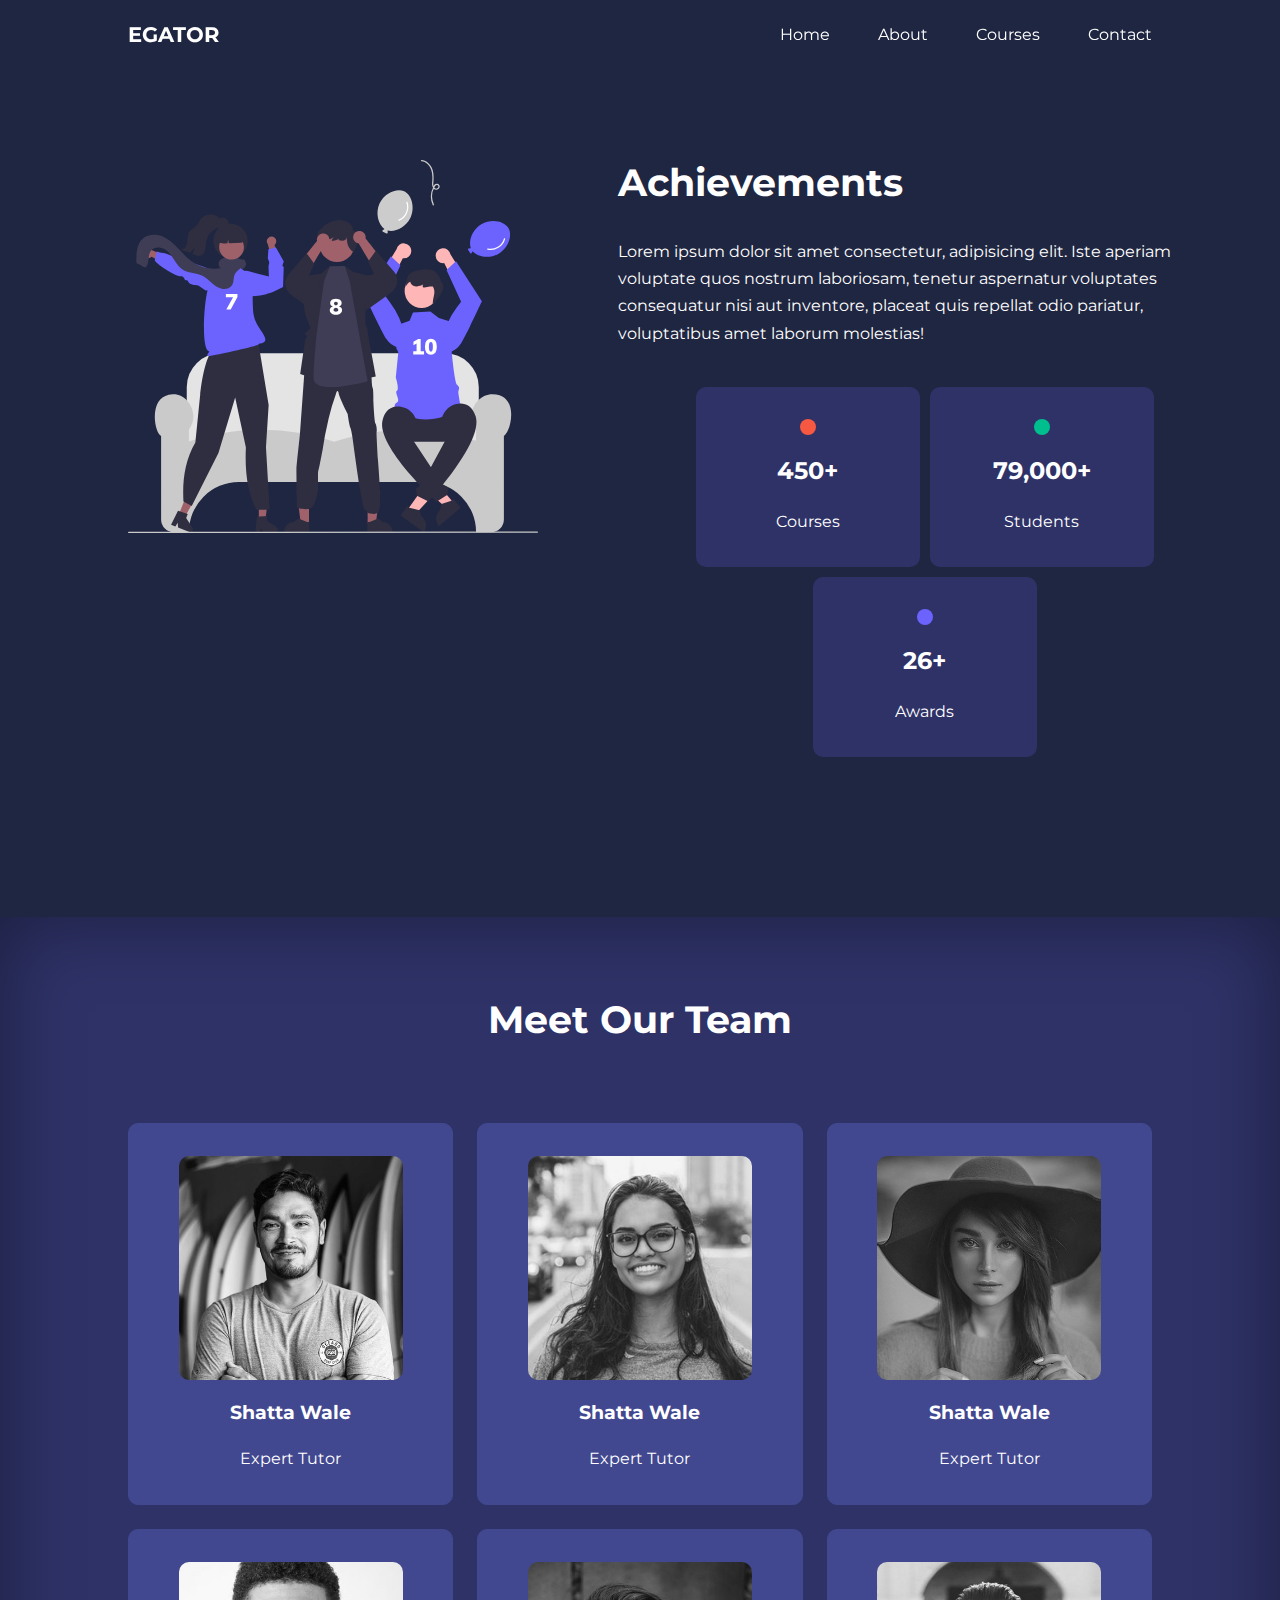
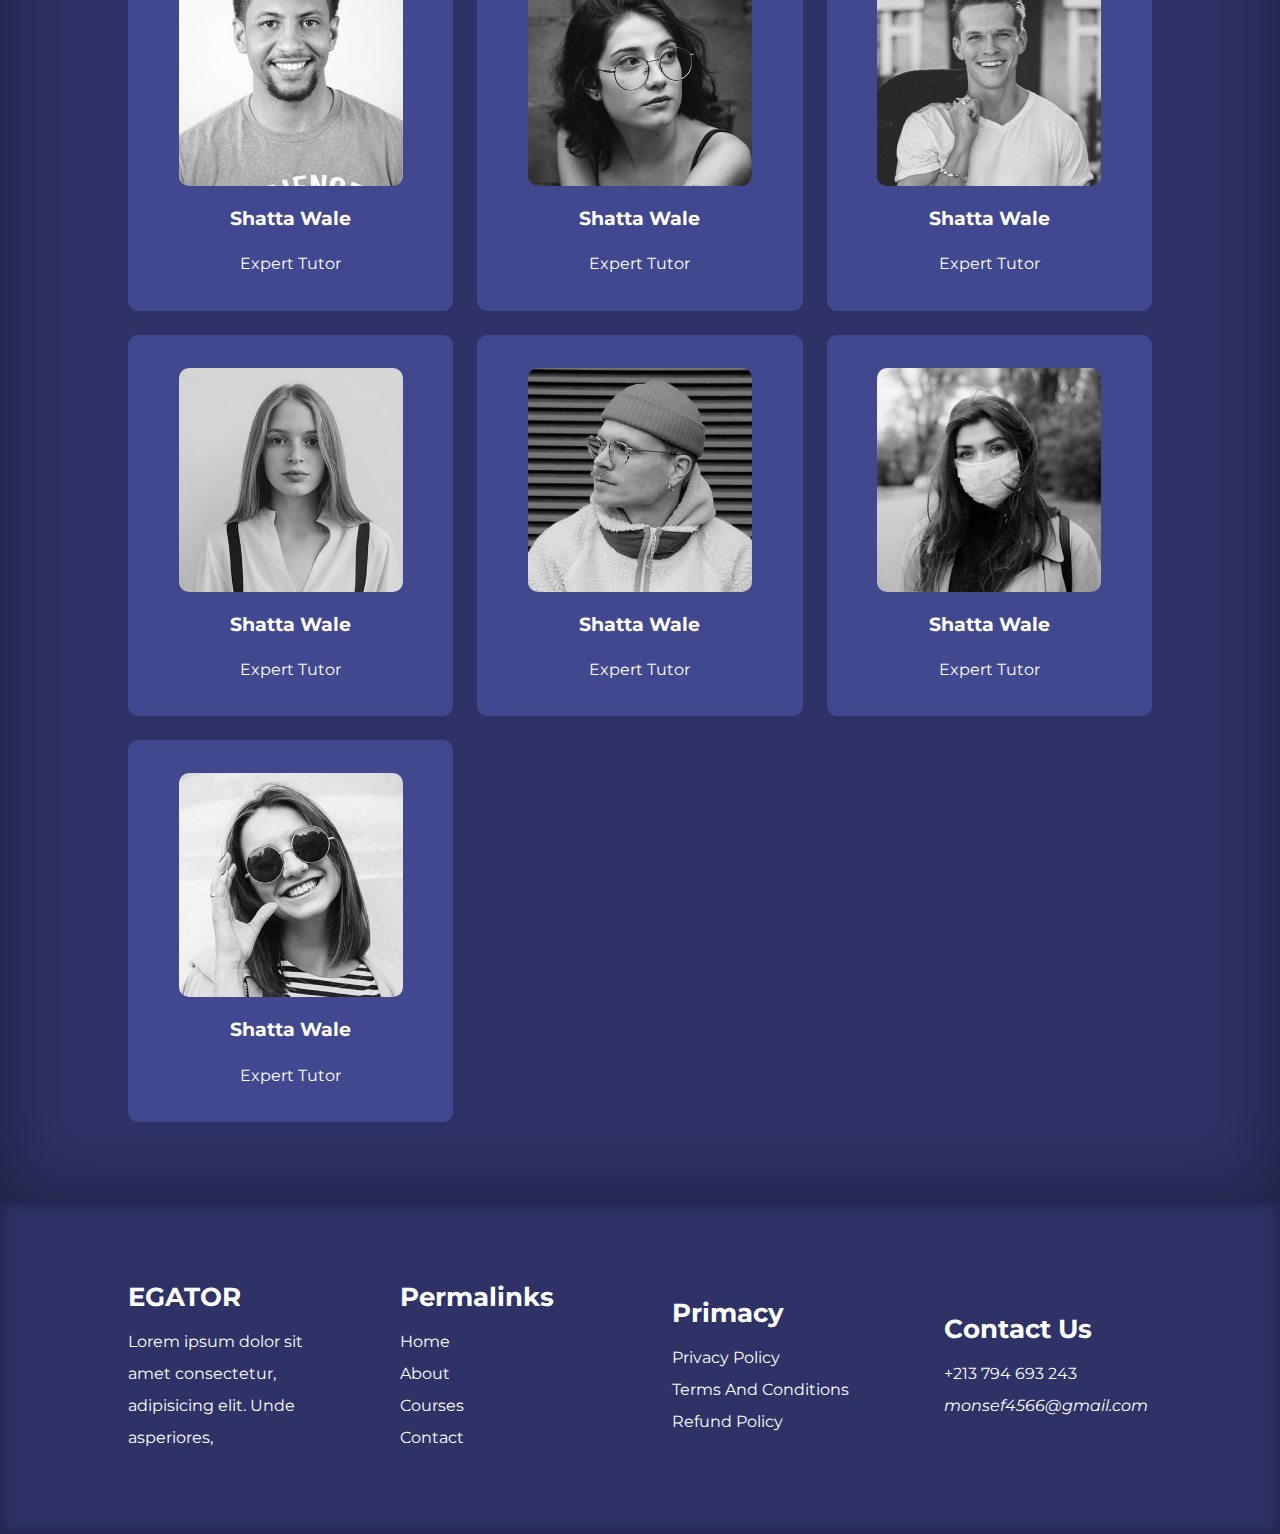
==== about.html @ 6feedaa9 "add the project" ====
<!DOCTYPE html>
<html lang="en">
  <head>
    <meta charset="UTF-8" />
    <meta http-equiv="X-UA-Compatible" content="IE=edge" />
    <meta name="viewport" content="width=device-width, initial-scale=1.0" />
    <title>Education Website</title>
    <!-- ICONSCOUT CDN -->
    <link
      rel="stylesheet"
      href="https://unicons.iconscout.com/release/v2.1.6/css/unicons.css"
    />
    <!-- SWIPER JS CDN -->
    <link
      rel="stylesheet"
      href="https://unpkg.com/swiper@8/swiper-bundle.min.css"
    />
    <!-- MAIN CSS FILE -->
    <link rel="stylesheet" href="css/style.css" />
    <link rel="stylesheet" href="css/about.css" />
    <!-- SWIPER JS SCRIPT -->
    <script
      defer
      src="https://unpkg.com/swiper@8/swiper-bundle.min.js"
    ></script>
    <script defer src="js/swiper.js"></script>
    <!-- MAIN SCRIPT -->
    <script defer src="js/swiper.js"></script>
  </head>
  <body>
    <header>
      <div class="container nav_container">
        <a href="index.html"><h4>egator</h4></a>
        <ul id="menu">
          <li><a href="index.html">home</a></li>
          <li><a href="about.html">about</a></li>
          <li><a href="courses.html">courses</a></li>
          <li><a href="contact.html">contact</a></li>
        </ul>
        <button id="open-menu-btn"><i class="uil uil-bars"></i></button
        ><button id="close-menu-btn"><i class="uil uil-multiply"></i></button>
      </div>
    </header>
    <div class="achievements">
      <div class="container achievements_container">
        <div class="box">
          <img src="images/about achievements.svg" alt="" />
        </div>
        <div class="box">
          <h1>achievements</h1>
          <p>
            Lorem ipsum dolor sit amet consectetur, adipisicing elit. Iste
            aperiam voluptate quos nostrum laboriosam, tenetur aspernatur
            voluptates consequatur nisi aut inventore, placeat quis repellat
            odio pariatur, voluptatibus amet laborum molestias!
          </p>
          <div class="numbers">
            <div class="box_num">
              <span class="icon">
                <i class="uil uil-video"></i>
              </span>

              <span>450+</span>
              <span>courses</span>
            </div>
            <div class="box_num">
              <span class="icon">
                <i class="uil uil-users-alt"></i>
              </span>
              <span>79,000+</span>
              <span>students</span>
            </div>
            <div class="box_num">
              <span class="icon">
                <i class="uil uil-trophy"></i>
              </span>
              <span>26+</span>
              <span>awards</span>
            </div>
          </div>
        </div>
      </div>
    </div>
    <div class="team">
      <h1>Meet Our Team</h1>
      <div class="container team_container">
        <div class="box">
          <div class="social-media">
            <div class="insta"><i class="uil uil-instagram"></i></div>
            <div class="twitter"><i class="uil uil-twitter-alt"></i></div>
            <div class="linkdin"><i class="uil uil-linkedin-alt"></i></div>
          </div>
          <img src="images/tm1.jpg" alt="" />
          <span>shatta wale</span>
          <span>expert tutor</span>
        </div>
        <div class="box">
          <div class="social-media">
            <div class="insta"><i class="uil uil-instagram"></i></div>
            <div class="twitter"><i class="uil uil-twitter-alt"></i></div>
            <div class="linkdin"><i class="uil uil-linkedin-alt"></i></div>
          </div>
          <img src="images/tm2.jpg" alt="" />
          <span>shatta wale</span>
          <span>expert tutor</span>
        </div>
        <div class="box">
          <div class="social-media">
            <div class="insta"><i class="uil uil-instagram"></i></div>
            <div class="twitter"><i class="uil uil-twitter-alt"></i></div>
            <div class="linkdin"><i class="uil uil-linkedin-alt"></i></div>
          </div>
          <img src="images/tm3.jpg" alt="" />
          <span>shatta wale</span>
          <span>expert tutor</span>
        </div>
        <div class="box">
          <div class="social-media">
            <div class="insta"><i class="uil uil-instagram"></i></div>
            <div class="twitter"><i class="uil uil-twitter-alt"></i></div>
            <div class="linkdin"><i class="uil uil-linkedin-alt"></i></div>
          </div>
          <img src="images/tm4.jpg" alt="" />
          <span>shatta wale</span>
          <span>expert tutor</span>
        </div>
        <div class="box">
          <div class="social-media">
            <div class="insta"><i class="uil uil-instagram"></i></div>
            <div class="twitter"><i class="uil uil-twitter-alt"></i></div>
            <div class="linkdin"><i class="uil uil-linkedin-alt"></i></div>
          </div>
          <img src="images/tm5.jpg" alt="" />
          <span>shatta wale</span>
          <span>expert tutor</span>
        </div>
        <div class="box">
          <div class="social-media">
            <div class="insta"><i class="uil uil-instagram"></i></div>
            <div class="twitter"><i class="uil uil-twitter-alt"></i></div>
            <div class="linkdin"><i class="uil uil-linkedin-alt"></i></div>
          </div>
          <img src="images/tm6.jpg" alt="" />
          <span>shatta wale</span>
          <span>expert tutor</span>
        </div>
        <div class="box">
          <div class="social-media">
            <div class="insta"><i class="uil uil-instagram"></i></div>
            <div class="twitter"><i class="uil uil-twitter-alt"></i></div>
            <div class="linkdin"><i class="uil uil-linkedin-alt"></i></div>
          </div>
          <img src="images/tm7.jpg" alt="" />
          <span>shatta wale</span>
          <span>expert tutor</span>
        </div>
        <div class="box">
          <div class="social-media">
            <div class="insta"><i class="uil uil-instagram"></i></div>
            <div class="twitter"><i class="uil uil-twitter-alt"></i></div>
            <div class="linkdin"><i class="uil uil-linkedin-alt"></i></div>
          </div>
          <img src="images/tm8.jpg" alt="" />
          <span>shatta wale</span>
          <span>expert tutor</span>
        </div>
        <div class="box">
          <div class="social-media">
            <div class="insta"><i class="uil uil-instagram"></i></div>
            <div class="twitter"><i class="uil uil-twitter-alt"></i></div>
            <div class="linkdin"><i class="uil uil-linkedin-alt"></i></div>
          </div>
          <img src="images/tm9.jpg" alt="" />
          <span>shatta wale</span>
          <span>expert tutor</span>
        </div>
        <div class="box">
          <div class="social-media">
            <div class="insta"><i class="uil uil-instagram"></i></div>
            <div class="twitter"><i class="uil uil-twitter-alt"></i></div>
            <div class="linkdin"><i class="uil uil-linkedin-alt"></i></div>
          </div>
          <img src="images/tm10.jpg" alt="" />
          <span>shatta wale</span>
          <span>expert tutor</span>
        </div>
      </div>
    </div>
    <footer>
      <div class="container footer_container">
        <div class="box">
          <h3>egator</h3>
          <p>
            Lorem ipsum dolor sit amet consectetur, adipisicing elit. Unde
            asperiores,
          </p>
        </div>
        <div class="box">
          <h3>permalinks</h3>
          <ul>
            <li><a href="index.html">home</a></li>
            <li><a href="about.html">about</a></li>
            <li><a href="courses.html">courses</a></li>
            <li><a href="contact.html">contact</a></li>
          </ul>
        </div>
        <div class="box">
          <h3>primacy</h3>
          <ul>
            <li><a href="#">privacy policy</a></li>
            <li><a href="#">Terms and conditions</a></li>
            <li><a href="#">refund policy</a></li>
          </ul>
        </div>
        <div class="box">
          <h3>contact us</h3>
          <span>+213 794 693 243</span>
          <address>monsef4566@gmail.com</address>
        </div>
      </div>
    </footer>
  </body>
</html>
---- css/style.css ----
@import url("https://fonts.googleapis.com/css2?family=Montserrat:wght@300;400;500;600;700;800&display=swap");
*,
*::before,
*::after {
  padding: 0;
  margin: 0;
  border: 0;
  outline: 0;
  text-decoration: none;
  list-style: none;
  box-sizing: border-box;
}
:root {
  --clrP: #6c63ff;
  --clrS: #00bf8e;
  --clrW: #f7c94b;
  --clrD: #f75842;
  --clrD-variant: rgba(247, 88, 56, 0.4);
  --clr-white: #fff;
  --clrL: rgba(255, 255, 255, 0.7);
  --clr-black: #000;
  --clrBg: #1f2641;
  --clrBg1: #2e3267;
  --clrBg2: #424890;
  --container-width-lg: 80%;
  --container-width-md: 90%;
  --container-width-sm: 94%;
  --transition: 0.4s ease;
}
body {
  font-family: "Montserrat", sans-serif;
  line-height: 1.7;
  color: var(--clr-white);
  background: var(--clrBg);
}
h1,
h2,
h3,
h4,
h5 {
  line-height: 1.2;
}
h1 {
  font-size: 2.4rem;
}
h2 {
  font-size: 2rem;
}
h3 {
  font-size: 1.6rem;
}
h4 {
  font-size: 1.3rem;
}
a {
  color: var(--clr-white);
  text-transform: capitalize;
}
span {
  display: block;
}
img {
  display: block;
  width: 100%;
  object-fit: cover;
}
.container {
  margin: 0 auto;
  width: var(--container-width-lg);
}
.btn {
  padding: 1rem 2rem;
  border-radius: 1px;
  text-transform: capitalize;
  background: var(--clrD);
  color: var(--clr-white);
  font-weight: 600;
  font-size: 1rem;
  cursor: pointer;
  border: 1px solid var(--clrD);
  transition: var(--transition);
}
.btn:hover {
  border: 1px solid var(--clr-white);
  background: transparent;
}
/* Start Header */
header {
  height: 70px;
  display: flex;
  align-items: center;
  justify-content: center;
  position: fixed;
  width: 100%;
  transition: var(--transition);
  z-index: 10;
}
header.scroll {
  background: var(--clrP);
  box-shadow: 0 0 2rem rgb(0, 0, 0, 0.4);
}
header .nav_container {
  display: flex;
  align-items: center;
  justify-content: space-between;
  height: 100%;
}
header .nav_container h4 {
  text-transform: uppercase;
}
header .nav_container ul {
  display: flex;
  gap: 3rem;
  align-items: center;
  justify-content: center;
}
header .nav_container ul li a {
  transition: var(--transition);
}
header .nav_container ul li a:hover {
  color: var(--clrBg2);
}
header .nav_container button {
  display: none;
}
/* End Header */
/* Start Landing */
.landing {
  height: 100vh;
}
.landing .landing_container {
  height: 100%;
  display: grid;
  grid-template-columns: 1fr 1fr;
  align-items: center;
  gap: 20px;
}
.landing .landing_container .box p {
  margin: 1.4rem 0;
}
/* End Landing */
/* Start Categories */
.categories {
  background: var(--clrBg1);
  height: 28rem;
  padding: 6rem 0;
}
.categories .categories_container {
  display: grid;
  grid-template-columns: 40% 60%;
}
.categories .categories_container .box h1 {
  text-transform: capitalize;
}
.categories .categories_container .box:nth-child(1) p {
  margin: 1rem 4rem 1.5rem 0;
}
.categories .categories_container .box .btn {
  background: var(--clr-white);
  border: 1px solid var(--clr-white);
  color: var(--clrBg2);
}
.categories .categories_container .box:nth-child(2) {
  display: grid;
  grid-template-columns: repeat(3, 1fr);
  gap: 1rem;
}
.categories .categories_container .box .btn:hover {
  background: transparent;
  color: var(--clr-white);
}
.categories .categories_container .box .box_categories {
  background: var(--clrBg2);
  padding: 1rem 2.5rem;
  border-radius: 30px;
  transition: var(--transition);
}
.categories .categories_container .box .box_categories:hover {
  box-shadow: 0 20px 30px rgb(0, 0, 0, 0.3);
}
.categories .categories_container .box .box_categories .category_icon {
  width: 40px;
  height: 35px;
  display: flex;
  align-items: center;
  justify-content: center;
  text-align: center;
  font-size: 1.2rem;
  border-radius: 10px;
}
.categories
  .categories_container
  .box
  .box_categories:nth-child(1)
  .category_icon {
  background: var(--clrP);
}
.categories
  .categories_container
  .box
  .box_categories:nth-child(2)
  .category_icon {
  background: var(--clrD);
}
.categories
  .categories_container
  .box
  .box_categories:nth-child(3)
  .category_icon {
  background: var(--clrS);
}
.categories
  .categories_container
  .box
  .box_categories:nth-child(4)
  .category_icon {
  background: var(--clrW);
}
.categories
  .categories_container
  .box
  .box_categories:nth-child(5)
  .category_icon {
  background: var(--clrS);
}
.categories
  .categories_container
  .box
  .box_categories:nth-child(6)
  .category_icon {
  background: var(--clrP);
}
.categories .categories_container .box .box_categories h5 {
  margin: 15px 0 10px 0;
  text-transform: capitalize;
}
.categories .categories_container .box .box_categories p {
  font-size: 0.85rem;
}
/* End Categories */
/* Start Courses */
.courses {
  height: 100vh;
  display: flex;
  align-items: center;
  padding: 30rem 0;
}
.courses .courses_container {
  text-align: center;
}
.courses .courses_container h1 {
  text-transform: capitalize;
  margin-bottom: 4rem;
}
.courses .courses_container .boxes {
  display: grid;
  grid-template-columns: repeat(auto-fit, minmax(200px, 1fr));
  gap: 1rem;
}
.courses .courses_container .boxes .box {
  border: 2px solid var(--clrBg2);
  border-radius: 3px;
  background: var(--clrBg1);
  transition: var(--transition);
}
.courses .courses_container .boxes .box:hover {
  background: transparent;
}
.courses .courses_container .boxes .box .text {
  padding: 1.5rem;
}
.courses .courses_container .boxes .box .text h3 {
  text-transform: capitalize;
}
.courses .courses_container .boxes .box .text p {
  margin: 1rem 0 2rem 0;
}
/* End Courses */
/* Start FAQs */
.faqs {
  padding: 5rem 0;
  background: var(--clrBg1);
  box-shadow: inset 0 0 5rem rgb(0, 0, 0, 0.4);
}
.faqs_container h1 {
  text-align: center;
  margin-bottom: 4rem;
  text-transform: capitalize;
}
.faqs_container .boxes {
  display: grid;
  grid-template-columns: repeat(2, 1fr);
  gap: 2rem;
}
.faqs_container .boxes .faq {
  padding: 2rem 1rem;
  background: var(--clrP);
  display: flex;
  align-items: center;
  gap: 1rem;
  cursor: pointer;
  height: fit-content;
}
.faqs_container .boxes .faq .faq_icons {
  align-self: flex-start;
}
.faqs_container .boxes .faq .faq_icons i {
  font-size: 1rem;
}
.faqs_container .boxes .faq .faq_answer p {
  margin-top: 1rem;
  overflow: hidden;
  transition: var(--transition);
  display: none;
}
.faq.open p {
  display: block !important;
}
/* End FAQs */
/* Start Testimonials */
.testimonials {
  margin: 5rem 0;
}
.testimonials h1 {
  text-align: center;
  margin-bottom: 4rem;
  text-transform: capitalize;
}
.testimonials_container {
  overflow: hidden;
}
.testimonials_container .boxes .box {
  cursor: grab;
}
.testimonials_container .boxes .box .info {
  text-align: center;
}
.testimonials_container .boxes .box .info img {
  width: 80px;
  margin: 0 auto;
  border-radius: 50%;
  border: 0.6rem solid var(--clrBg2);
  margin-bottom: 0.5rem;
}
.testimonials_container .boxes .box .info span {
  text-transform: capitalize;
  line-height: 1.5;
}
.testimonials_container .boxes .box .info span:first-of-type {
  font-weight: bold;
}
.testimonials_container .boxes .box .opinion {
  background: var(--clrP);
  padding: 2rem;
  position: relative;
  margin-top: 3rem;
}
.testimonials_container .boxes .box .opinion::before {
  content: "";
  position: absolute;
  top: -25px;
  left: 50%;
  background: linear-gradient(135deg, transparent, var(--clrP), var(--clrP));
  width: 3rem;
  height: 3rem;
  transform: translateX(-50%) rotate(45deg);
}
/* End Testimonials */
/* Start footer */
footer {
  box-shadow: inset 0 0 1rem rgb(0, 0, 0, 0.4);
  background: var(--clrBg1);
  padding: 5rem 0;
}
.footer_container {
  display: flex;
  flex-wrap: wrap;
  justify-content: space-between;
  align-items: center;
  gap: 30px;
}
.footer_container .box {
  width: 13rem;
  line-height: 2;
}
.footer_container .box h3 {
  margin-bottom: 0.8rem;
}
.footer_container .box:nth-child(1) h3 {
  text-transform: uppercase;
}
.footer_container .box:not(:nth-child(1)) h3 {
  text-transform: capitalize;
}
.footer_container .box ul li a {
  transition: var(--transition);
}
.footer_container .box ul li a:hover {
  color: var(--clrBg2);
}
/* End footer */

/* Media Query [tablets] */
@media screen and (max-width: 1024px) {
  .container {
    width: var(--container-width-md);
  }
  h1 {
    font-size: 2.2rem;
  }
  h2 {
    font-size: 1.7rem;
  }
  h3 {
    font-size: 1.4rem;
  }
  h4 {
    font-size: 1.2rem;
  }
  /* Header */
  header .nav_container button {
    display: block;
    background: transparent;
    font-size: 1.8rem;
    color: var(--clr-white);
    cursor: pointer;
  }
  header .nav_container button#close-menu-btn {
    display: none;
  }
  header .nav_container ul {
    position: fixed;
    top: 5rem;
    right: 5%;
    flex-direction: column;
    gap: 0;
    height: fit-content;
    width: 20rem;
    display: none;
  }
  header .nav_container ul li {
    width: 100%;
    height: 6rem;
    background: var(--clrP);
    box-shadow: -4rem 6rem 10rem rgb(0, 0, 0, 0.6);
    transform-origin: top right;
    transform: rotateZ(-90deg) rotateX(90deg) scale(0);
    opacity: 0;
    animation: animateNavItems 400ms linear forwards;
  }

  header .nav_container ul li:nth-of-type(2) {
    animation-delay: 200ms;
  }
  header .nav_container ul li:nth-of-type(3) {
    animation-delay: 400ms;
  }
  header .nav_container ul li:nth-of-type(4) {
    animation-delay: 600ms;
  }
  @keyframes animateNavItems {
    100% {
      transform: rotateZ(0deg) rotateX(0deg) scale(1);
      opacity: 1;
    }
  }
  header .nav_container ul li a {
    width: 100%;
    height: 100%;
    display: flex;
    align-items: center;
    justify-content: center;
  }
  header .nav_container ul li a:hover {
    background: var(--clrBg2);
    color: var(--clr-white);
  }
  /* Categories */
  .categories {
    height: auto;
  }
  .categories .categories_container {
    grid-template-columns: repeat(1, 1fr);
    gap: 3rem;
  }
  .categories .categories_container .box:nth-child(1) p {
    margin-right: 0;
  }
  /* Courses */
  .courses {
    height: auto;
    padding: 5rem 0;
  }
  .courses .courses_container .boxes {
    grid-template-columns: repeat(2, 1fr);
  }
}
/* Media Query [Mobile] */
@media screen and (max-width: 600px) {
  .container {
    width: var(--container-width-sm);
  }
  /* landing */
  .landing {
    height: auto;
  }
  .landing .landing_container {
    grid-template-columns: repeat(1, 1fr);
    gap: 3rem;
    padding: 8rem 0;
    text-align: center;
  }
  /* categories */
  .categories .categories_container .box:nth-child(1) {
    text-align: center;
  }
  .categories .categories_container .box:nth-child(2) {
    grid-template-columns: repeat(2, 1fr);
    gap: 0.5rem;
  }
  .categories .categories_container .box:nth-child(2) .box_categories {
    padding: 1rem;
    border-radius: 0.8rem;
  }
  /* courses */
  .courses .courses_container .boxes {
    grid-template-columns: repeat(1, 1fr);
  }
  /* faqs */
  .faqs .faqs_container .boxes {
    grid-template-columns: 1fr;
  }
  /* footer */
  footer .footer_container {
    display: grid;
    grid-template-columns: 1fr;
    justify-items: center;
    align-content: center;
    text-align: center;
    height: fit-content;
  }
  footer .footer_container .box {
    width: 15rem;
  }
}
---- css/about.css ----
.achievements {
  padding: 10rem 0;
}
.achievements .achievements_container {
  display: grid;
  grid-template-columns: 40% 60%;
  gap: 5rem;
}
.achievements .achievements_container .box:nth-child(2) h1 {
  text-transform: capitalize;
}
.achievements .achievements_container .box:nth-child(2) p {
  margin: 2rem 0 2.5rem;
}
.achievements .achievements_container .box:nth-child(2) .numbers {
  display: flex;
  align-items: center;
  justify-content: center;
  flex-wrap: wrap;
  gap: 10px;
}
.achievements .achievements_container .box:nth-child(2) .numbers .box_num {
  background: var(--clrBg1);
  width: 14rem;
  border-radius: 10px;
  text-align: center;
  padding: 2rem;
  transition: var(--transition);
}
.achievements
  .achievements_container
  .box:nth-child(2)
  .numbers
  .box_num:hover {
  background: var(--clrBg2);
  box-shadow: 0rem 2rem 2rem rgb(0, 0, 0, 0.2);
}
.achievements
  .achievements_container
  .box:nth-child(2)
  .numbers
  .box_num
  .icon {
  background: var(--clrD);
  width: fit-content;
  margin: 0 auto;
  padding: 0.5rem;
  border-radius: 10px;
  font-size: 1.6rem;
}
.achievements
  .achievements_container
  .box:nth-child(2)
  .numbers
  .box_num:nth-of-type(2)
  .icon {
  background: var(--clrS);
}
.achievements
  .achievements_container
  .box:nth-child(2)
  .numbers
  .box_num:nth-of-type(3)
  .icon {
  background: var(--clrP);
}
.achievements
  .achievements_container
  .box:nth-child(2)
  .numbers
  .box_num
  span:nth-of-type(2) {
  margin: 1rem 0;
  font-weight: bold;
  font-size: 1.5rem;
}
.achievements
  .achievements_container
  .box:nth-child(2)
  .numbers
  .box_num
  span:nth-of-type(3) {
  text-transform: capitalize;
}
/* End ACHIEVEMENTS */
/* Start TEAM */
.team {
  background: var(--clrBg1);
  box-shadow: inset 0 0 5rem rgb(0, 0, 0, 0.4);
  padding: 5rem 0;
  text-align: center;
}
.team h1 {
  margin-bottom: 5rem;
}
.team .team_container {
  display: grid;
  grid-template-columns: repeat(auto-fit, minmax(240px, 1fr));
  gap: 1.5rem;
}
.team .team_container .box {
  background: var(--clrBg2);
  padding: 2rem 0;
  text-align: center;
  border-radius: 10px;
  border: 1px solid var(--clrBg2);
  transition: var(--transition);
  position: relative;
  overflow: hidden;
}
.team .team_container .box img {
  width: 14rem;
  margin: 0 auto;
  border-radius: 10px;
  filter: grayscale(1);
  transition: var(--transition);
}
.team .team_container .box span {
  text-transform: capitalize;
}
.team .team_container .box span:nth-of-type(1) {
  margin: 1rem 0;
  font-weight: bold;
  font-size: 1.2rem;
}
.team .team_container .box:hover {
  background: transparent;
}
.team .team_container .box:hover img {
  filter: grayscale(0);
}
.team .team_container .box .social-media {
  background: var(--clrP);
  width: fit-content;
  position: absolute;
  right: -10px;
  top: 50%;
  transform: translateY(-50%) translateX(50px);
  z-index: 10;
  border-top-left-radius: 1rem;
  border-bottom-left-radius: 1rem;
  transition: var(--transition);
}
.team .team_container .box:hover .social-media {
  transform: translateY(-50%) translateX(-10px);
}
.team .team_container .box .social-media div {
  width: 3.2rem;
  height: 3.2rem;
  display: grid;
  place-content: center;
  font-size: 1.2rem;
}
/* End TEAM */
/* Media Query [TABLETS] */
@media screen and (max-width: 1024px) {
  .achievements .achievements_container {
    /* grid-template-columns: repeat(1, 1fr); */
    gap: 2rem;
  }
}
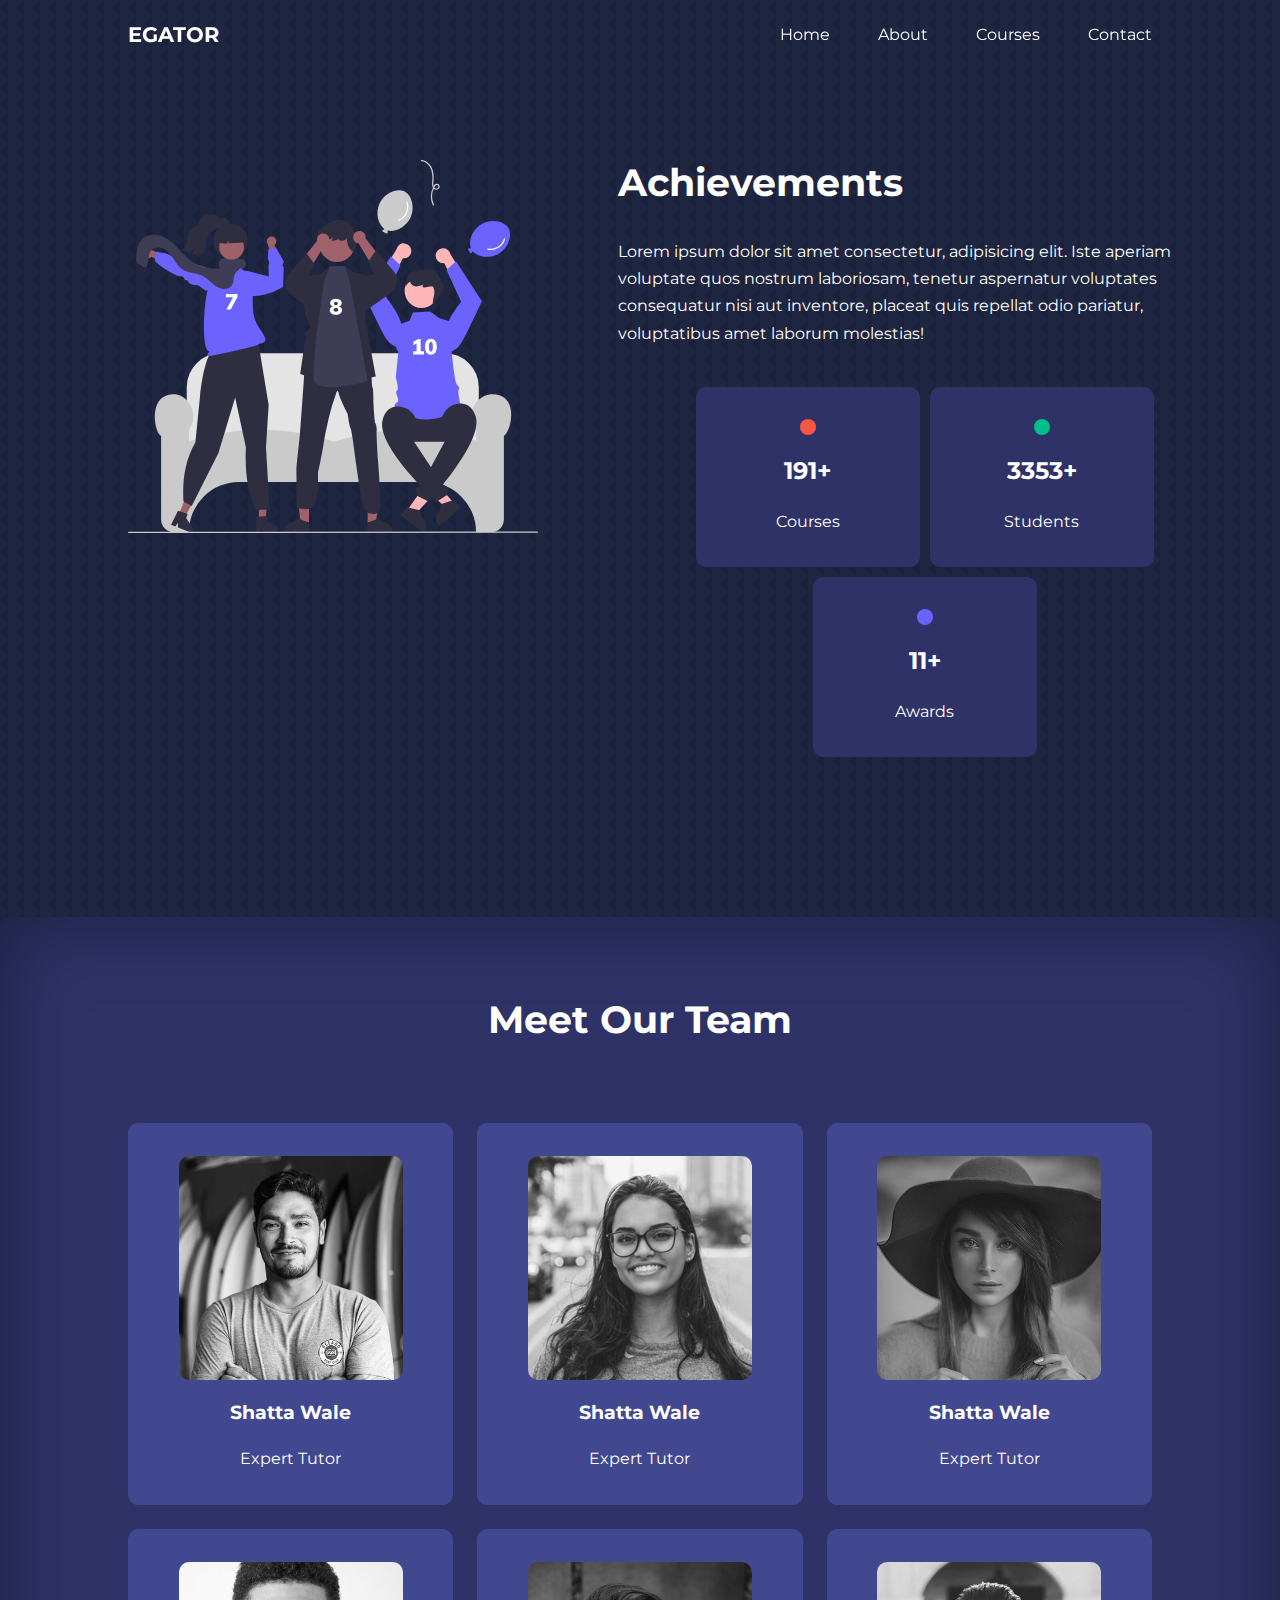
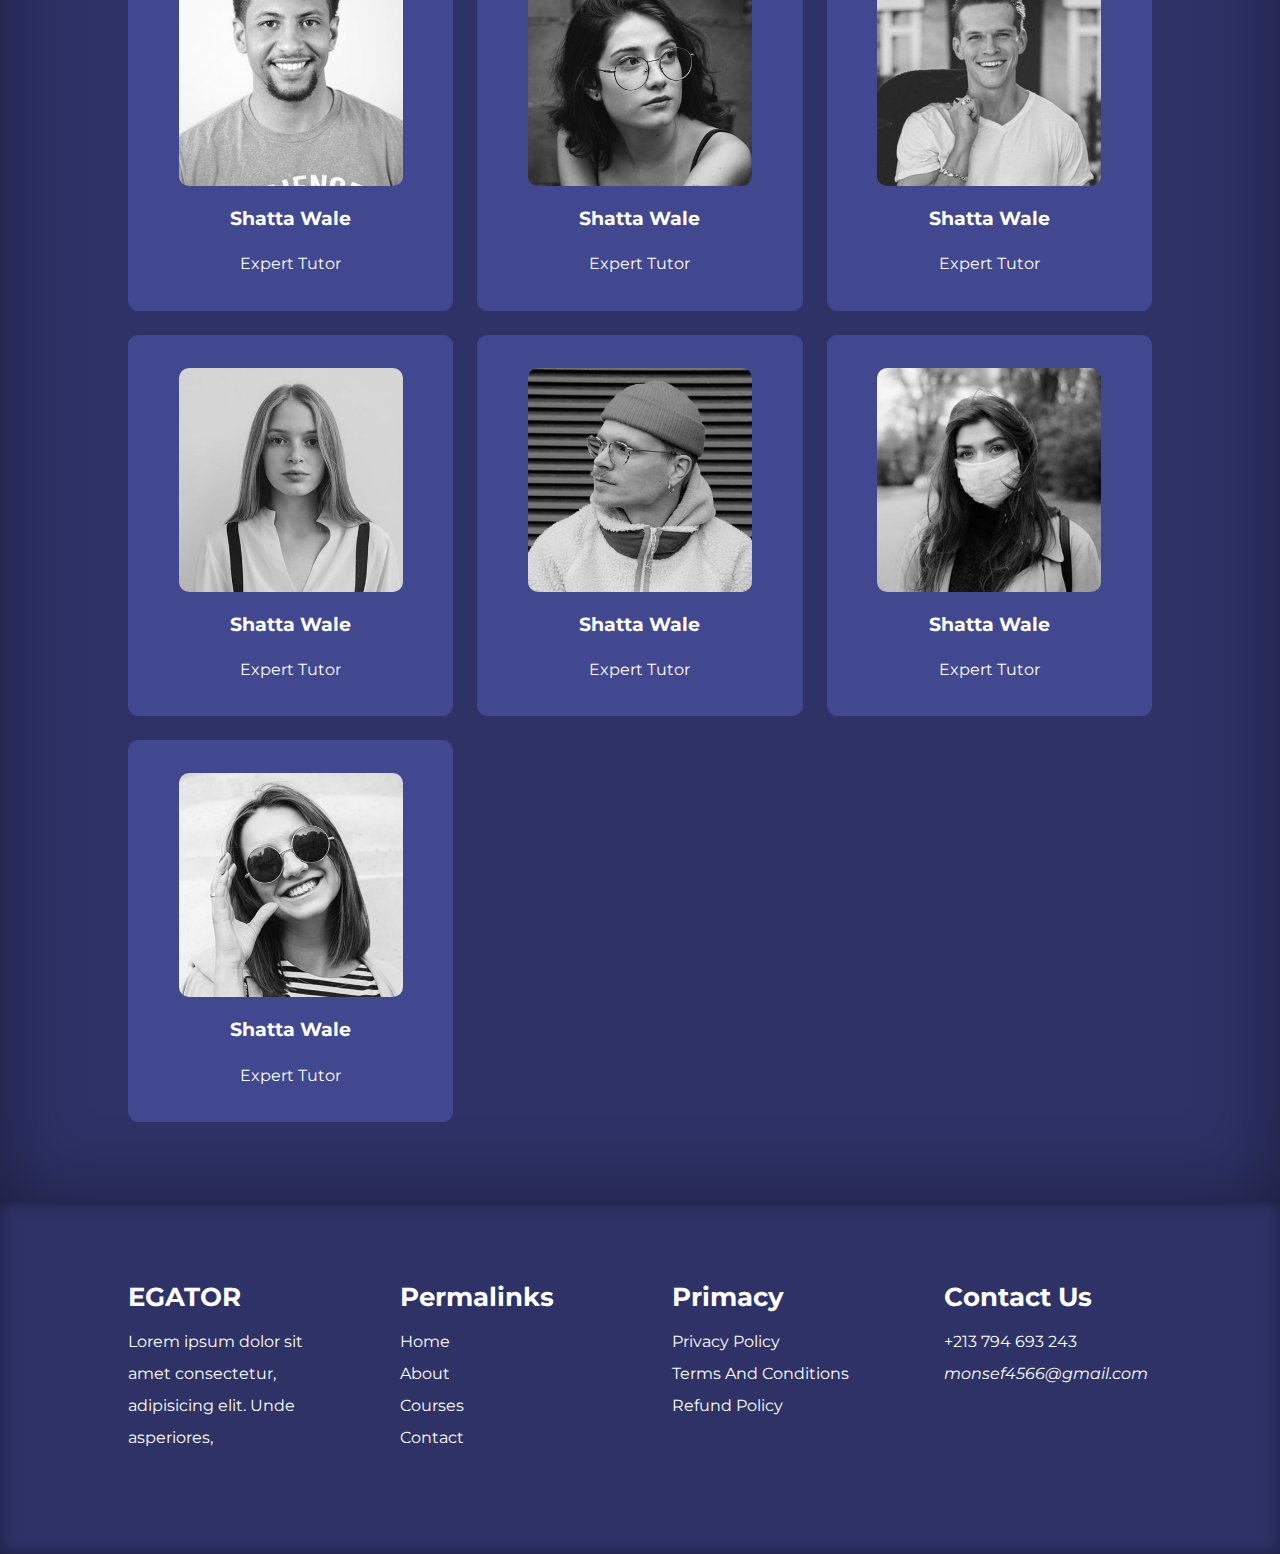
==== commit 7dad8d5d: "complete the project" ====
--- a/about.html
+++ b/about.html
@@ -18,6 +18,11 @@
     <!-- MAIN CSS FILE -->
     <link rel="stylesheet" href="css/style.css" />
     <link rel="stylesheet" href="css/about.css" />
+    <style>
+      body {
+        background-image: url("images/bg-texture.png");
+      }
+    </style>
     <!-- SWIPER JS SCRIPT -->
     <script
       defer
@@ -25,7 +30,7 @@
     ></script>
     <script defer src="js/swiper.js"></script>
     <!-- MAIN SCRIPT -->
-    <script defer src="js/swiper.js"></script>
+    <script defer src="js/main.js"></script>
   </head>
   <body>
     <header>
@@ -59,22 +64,21 @@
               <span class="icon">
                 <i class="uil uil-video"></i>
               </span>
-
-              <span>450+</span>
+              <span id="count-courses">0+</span>
               <span>courses</span>
             </div>
             <div class="box_num">
               <span class="icon">
                 <i class="uil uil-users-alt"></i>
               </span>
-              <span>79,000+</span>
+              <span id="count-students">0+</span>
               <span>students</span>
             </div>
             <div class="box_num">
               <span class="icon">
                 <i class="uil uil-trophy"></i>
               </span>
-              <span>26+</span>
+              <span id="count-awards">0+</span>
               <span>awards</span>
             </div>
           </div>
--- a/css/style.css
+++ b/css/style.css
@@ -27,6 +27,9 @@
   --container-width-sm: 94%;
   --transition: 0.4s ease;
 }
+.texture_img {
+  background-image: url("images/bg-texture.png");
+}
 body {
   font-family: "Montserrat", sans-serif;
   line-height: 1.7;
@@ -382,6 +385,7 @@
 .footer_container .box {
   width: 13rem;
   line-height: 2;
+  height: 12rem;
 }
 .footer_container .box h3 {
   margin-bottom: 0.8rem;
@@ -541,5 +545,6 @@
   }
   footer .footer_container .box {
     width: 15rem;
-  }
-}
+    height: auto;
+  }
+}
--- a/css/about.css
+++ b/css/about.css
@@ -155,7 +155,17 @@
 /* Media Query [TABLETS] */
 @media screen and (max-width: 1024px) {
   .achievements .achievements_container {
-    /* grid-template-columns: repeat(1, 1fr); */
+    grid-template-columns: repeat(1, 1fr);
     gap: 2rem;
   }
+  .achievements .achievements_container .box img {
+    width: 80%;
+    margin: 0 auto;
+  }
 }
+/* Media Query [MOBILE] */
+@media screen and (max-width: 600px) {
+  .achievements .achievements_container .box {
+    text-align: center;
+  }
+}
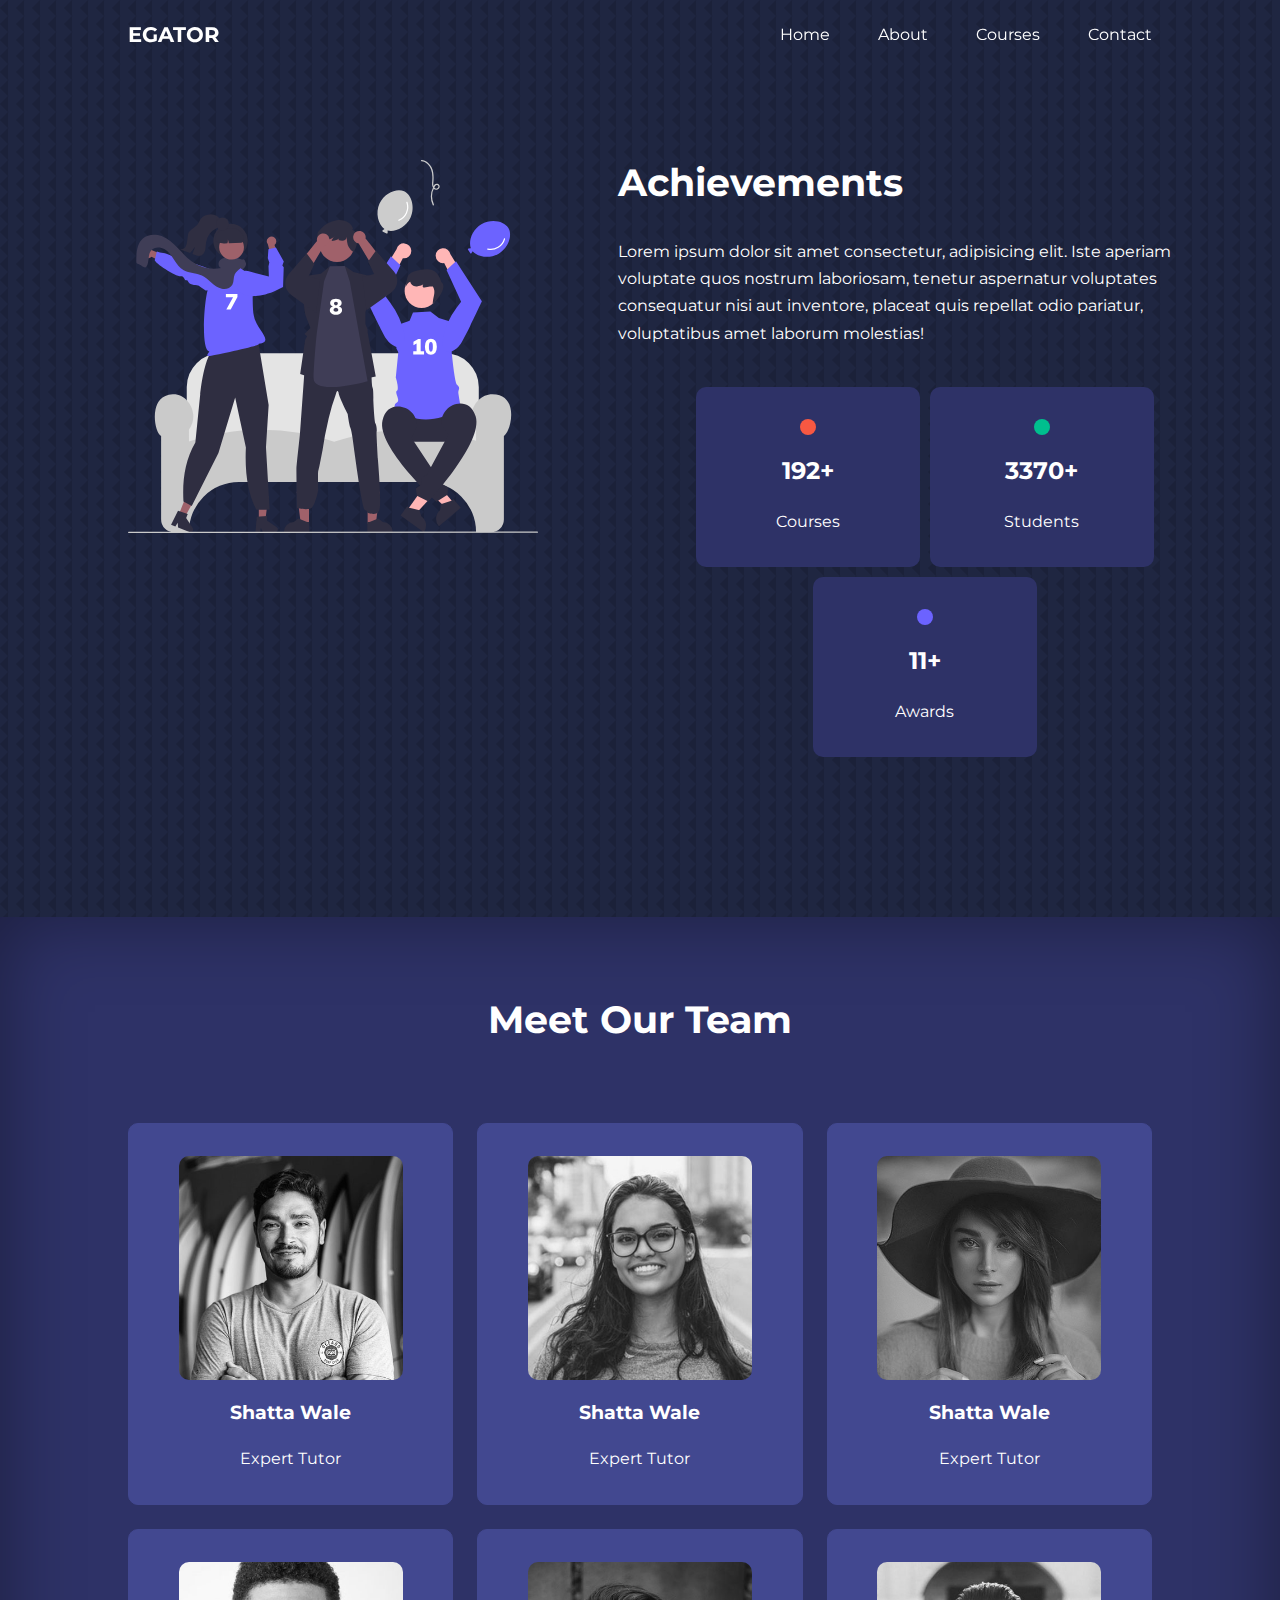
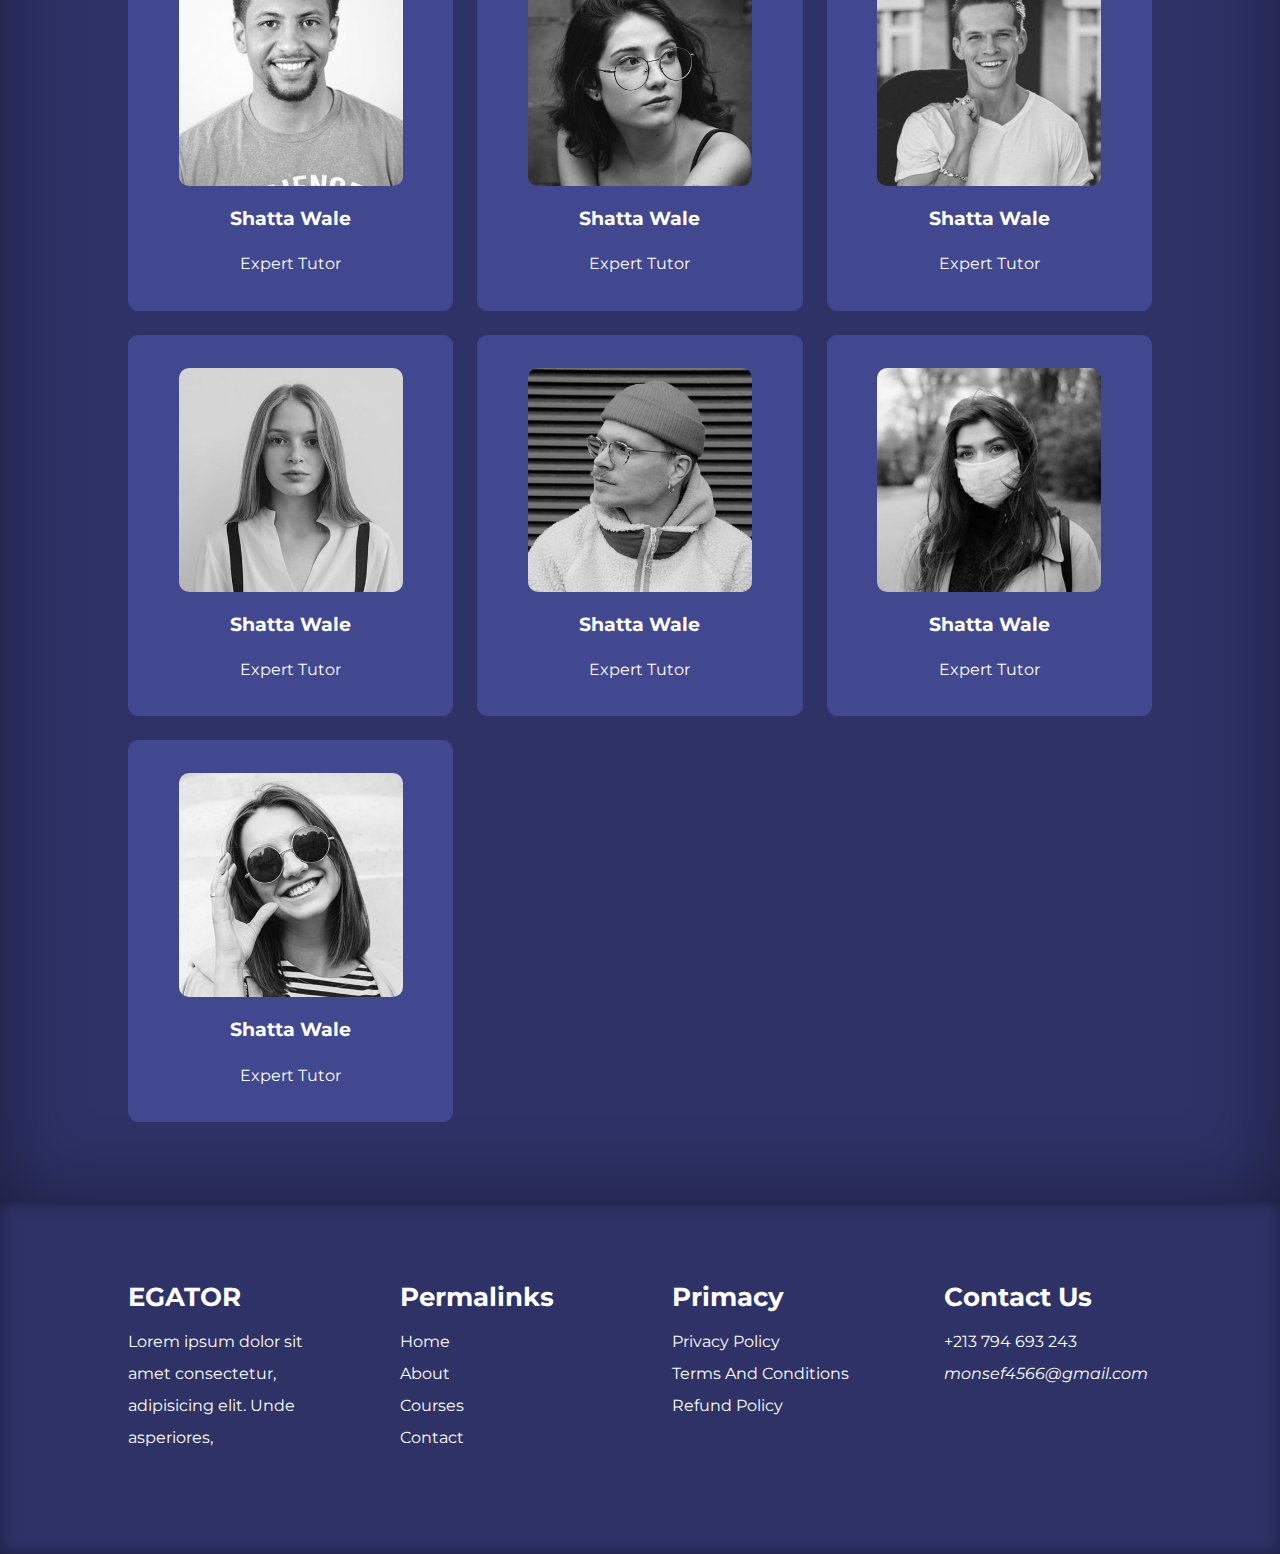
==== commit db59fed1: "add features" ====
--- a/about.html
+++ b/about.html
@@ -31,6 +31,7 @@
     <script defer src="js/swiper.js"></script>
     <!-- MAIN SCRIPT -->
     <script defer src="js/main.js"></script>
+    <script defer src="js/achievements.js"></script>
   </head>
   <body>
     <header>
--- a/css/style.css
+++ b/css/style.css
@@ -36,6 +36,21 @@
   color: var(--clr-white);
   background: var(--clrBg);
 }
+.loader {
+  position: fixed;
+  width: 100vw;
+  height: 100vh;
+  background: var(--clrBg);
+  display: grid;
+  place-content: center;
+  z-index: 11;
+}
+.loader img {
+  width: 6rem;
+}
+.hide-loader {
+  display: none;
+}
 h1,
 h2,
 h3,
@@ -323,6 +338,7 @@
 /* Start Testimonials */
 .testimonials {
   margin: 5rem 0;
+  position: relative;
 }
 .testimonials h1 {
   text-align: center;
@@ -368,6 +384,10 @@
   height: 3rem;
   transform: translateX(-50%) rotate(45deg);
 }
+.swiper-pagination {
+  bottom: -45px !important;
+  z-index: 9 !important;
+}
 /* End Testimonials */
 /* Start footer */
 footer {
